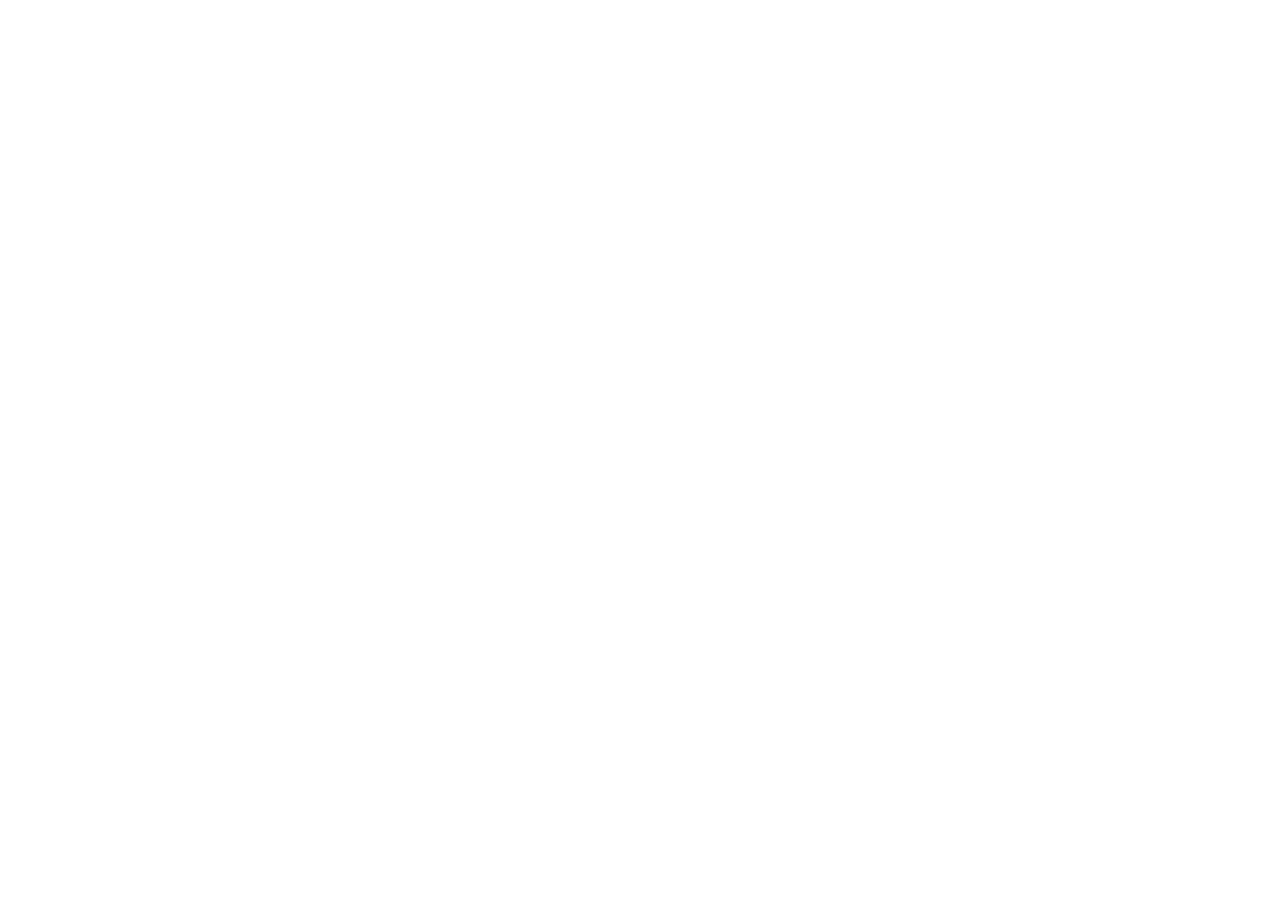
==== index.html @ b8d237c3 "prepare" ====
<!DOCTYPE html>
<html lang="en">
<head>
    <meta charset="UTF-8">
    <meta name="viewport" content="width=device-width, initial-scale=1.0">
    <link href="https://fonts.googleapis.com/css2?family=Open+Sans:wght@300;400;600&family=Roboto:wght@100;300;400&display=swap" rel="stylesheet">
    <link href="https://fonts.googleapis.com/css2?family=Saira+Condensed:wght@200;300;400&display=swap" rel="stylesheet">
    <link rel="stylesheet" href="css/style.css">
    <title>Gabriel Rikson</title>
</head>
<body>
    

</body>
</html>
---- css/style.css ----
*{
	margin:0;
	padding:0;
	box-sizing: border-box;
	font-family: 'Open Sans';
}

html,body{
	height: 100%;
}

/*Classes Auxiliares*/
/* .container{
	max-width: 900px;
	width: 100%;
	margin: 0 auto;
	padding:0 2%;
} */

.w60{
	width: 60%;
	float: left;
}

.w40{
	width: 40%;
	float: left;
}

.w50{
	width: 50%;
	float: left;
}

.w33{
	float: left;
	width: 33.3%;
}
/* FIM das Classes auxiliares */
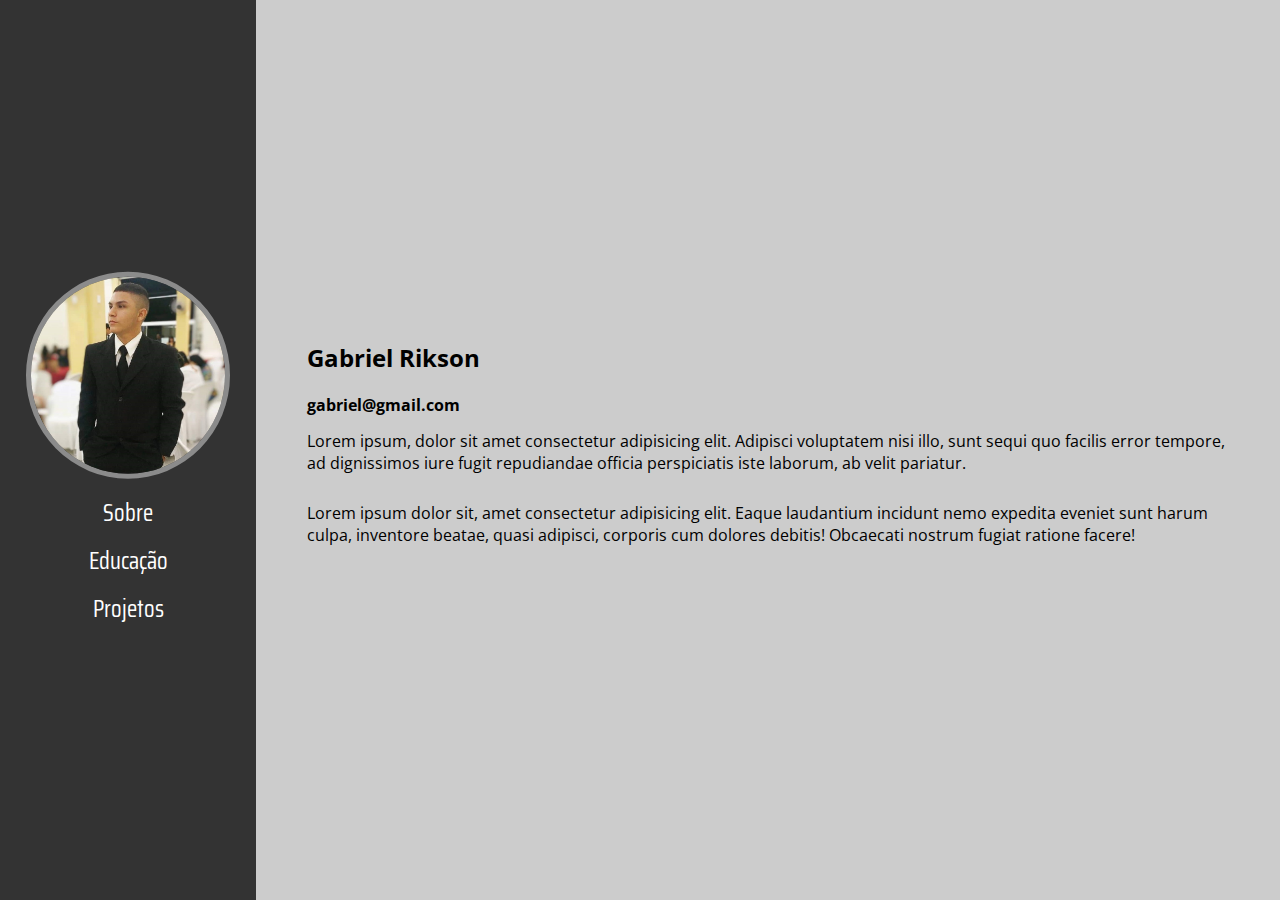
==== commit 423366c7: "update css" ====
--- a/index.html
+++ b/index.html
@@ -9,7 +9,31 @@
     <title>Gabriel Rikson</title>
 </head>
 <body>
-    
+    <div class="parent">
+        <div class="sidebar">
+            <div class="sidebarContent">
+                
+                <div class="imgAvatar">
+                    <img src="images/avatar.jpg" alt="">
+                </div><!--imgAvatar-->
 
+                <div class="menu">
+                    <a href="">Sobre</a>
+                    <a href="">Educação</a>
+                    <a href="">Projetos</a>
+                </div><!--menu-->
+
+            </div><!--sidebarContent-->
+        </div><!--sidebar-->
+
+        <div class="content">
+                <section class="conteudo">
+                    <h2>Gabriel Rikson</h2>
+                    <h4>gabriel@gmail.com</h4>
+                    <p>Lorem ipsum, dolor sit amet consectetur adipisicing elit. Adipisci voluptatem nisi illo, sunt sequi quo facilis error tempore, ad dignissimos iure fugit repudiandae officia perspiciatis iste laborum, ab velit pariatur.</p>
+                    <p>Lorem ipsum dolor sit, amet consectetur adipisicing elit. Eaque laudantium incidunt nemo expedita eveniet sunt harum culpa, inventore beatae, quasi adipisci, corporis cum dolores debitis! Obcaecati nostrum fugiat ratione facere!</p>
+                </section>
+        </div><!--content--> 
+    </div><!--parent-->   
 </body>
 </html>--- a/css/style.css
+++ b/css/style.css
@@ -9,32 +9,66 @@
 	height: 100%;
 }
 
-/*Classes Auxiliares*/
-/* .container{
-	max-width: 900px;
-	width: 100%;
-	margin: 0 auto;
-	padding:0 2%;
-} */
-
-.w60{
-	width: 60%;
-	float: left;
+body{
+	background-color: #ccc;
 }
 
-.w40{
-	width: 40%;
-	float: left;
+.parent{
+	display: flex;
 }
 
-.w50{
-	width: 50%;
-	float: left;
+.sidebar{
+	position: fixed;
+	left: 0;
+	top: 0;
+	height: 100%;
+	width: 20%;
+	background-color: #333;
 }
 
-.w33{
-	float: left;
-	width: 33.3%;
+.sidebarContent{
+	position: relative;
+	left: 50%;
+	top: 50%;
+	transform: translate(-50%,-50%);
 }
-/* FIM das Classes auxiliares */
+.imgAvatar{
+	text-align: center;
+}
+.imgAvatar img{
+	width: 80%;
+	border-radius: 50%;
+	border: 5px solid #8b8b8b;
+}
 
+.menu a{
+	display: block;
+	text-align: center;
+	text-decoration: none;
+	color: white;
+	font-size: 24px;
+	font-family: 'Saira Condensed';
+	padding-top: 10px;
+}
+
+.content{	
+	position: absolute;
+    left: 20%;
+    width: 80%;
+    height: 100%;
+    overflow-y: auto;
+    padding: 0 4%;
+}
+
+section.conteudo{
+	position: relative;
+    top: 50%;
+    transform: translateY(-50%);
+	
+}
+section.conteudo h2{
+	margin-bottom: 20px;
+}
+section.conteudo p{
+	padding: 14px 0;
+}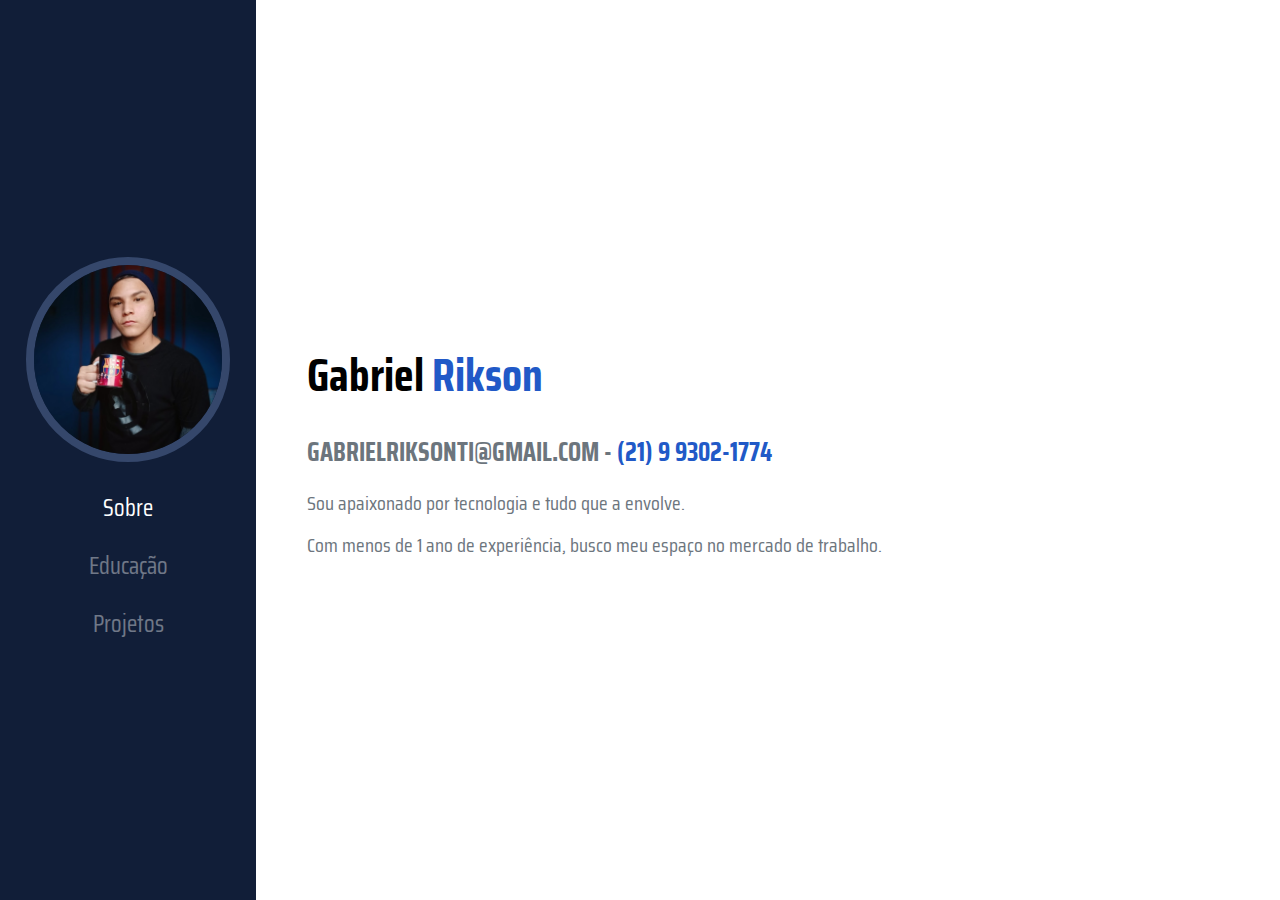
==== commit 047d5c09: "css update" ====
--- a/index.html
+++ b/index.html
@@ -14,11 +14,11 @@
             <div class="sidebarContent">
                 
                 <div class="imgAvatar">
-                    <img src="images/avatar.jpg" alt="">
+                    <img src="images/avatar2.jpg" alt="">
                 </div><!--imgAvatar-->
 
                 <div class="menu">
-                    <a href="">Sobre</a>
+                    <a class="selected" href="">Sobre</a>
                     <a href="">Educação</a>
                     <a href="">Projetos</a>
                 </div><!--menu-->
@@ -28,10 +28,10 @@
 
         <div class="content">
                 <section class="conteudo">
-                    <h2>Gabriel Rikson</h2>
-                    <h4>gabriel@gmail.com</h4>
-                    <p>Lorem ipsum, dolor sit amet consectetur adipisicing elit. Adipisci voluptatem nisi illo, sunt sequi quo facilis error tempore, ad dignissimos iure fugit repudiandae officia perspiciatis iste laborum, ab velit pariatur.</p>
-                    <p>Lorem ipsum dolor sit, amet consectetur adipisicing elit. Eaque laudantium incidunt nemo expedita eveniet sunt harum culpa, inventore beatae, quasi adipisci, corporis cum dolores debitis! Obcaecati nostrum fugiat ratione facere!</p>
+                    <h2>Gabriel <span>Rikson</span></h2>
+                    <h3>GABRIELRIKSONTI@GMAIL.COM - <span>(21) 9 9302-1774</span></h3>
+                    <p>Sou apaixonado por tecnologia e tudo que a envolve.</p>
+                    <p>Com menos de 1 ano de experiência, busco meu espaço no mercado de trabalho.</p>
                 </section>
         </div><!--content--> 
     </div><!--parent-->   
--- a/css/style.css
+++ b/css/style.css
@@ -2,16 +2,12 @@
 	margin:0;
 	padding:0;
 	box-sizing: border-box;
-	font-family: 'Open Sans';
+	font-family: 'Saira Condensed', sans-serif;
 }
 
 html,body{
 	height: 100%;
-}
-
-body{
-	background-color: #ccc;
-}
+}	
 
 .parent{
 	display: flex;
@@ -23,7 +19,7 @@
 	top: 0;
 	height: 100%;
 	width: 20%;
-	background-color: #333;
+	background-color: rgb(17, 30, 56);
 }
 
 .sidebarContent{
@@ -38,17 +34,23 @@
 .imgAvatar img{
 	width: 80%;
 	border-radius: 50%;
-	border: 5px solid #8b8b8b;
+	border: 8px solid rgb(53, 71, 107);
 }
-
+.menu{
+	text-align: center;
+	margin: 20px 0;
+}
+.menu a.selected{
+				opacity: 1;	
+}
 .menu a{
-	display: block;
-	text-align: center;
-	text-decoration: none;
 	color: white;
-	font-size: 24px;
+    opacity: 0.4;
+    font-size: 24px;
+    display: block;
+    margin-bottom: 20px;
+    text-decoration: none;
 	font-family: 'Saira Condensed';
-	padding-top: 10px;
 }
 
 .content{	
@@ -67,8 +69,19 @@
 	
 }
 section.conteudo h2{
+	font-size: 46px;
 	margin-bottom: 20px;
 }
+section.conteudo h3{
+	margin: 15px 0;
+	font-size: 26px;
+	color: #6c757d;
+}
 section.conteudo p{
-	padding: 14px 0;
+	color: #6c757d;
+    font-size: 20px;
+    margin-top: 10px;
+}
+span{
+	color: rgb(33, 89, 199);
 }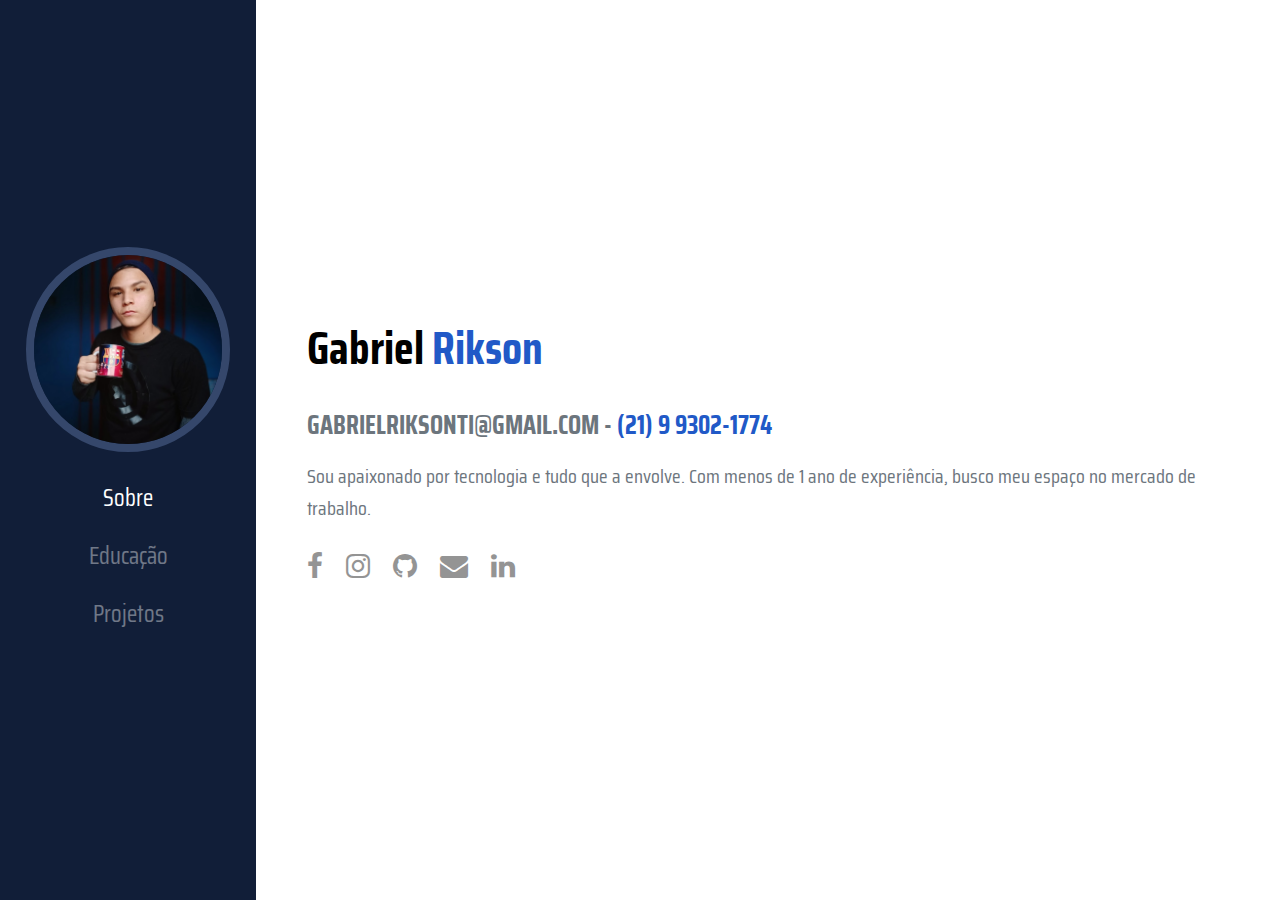
==== commit cb1119e7: "update html" ====
--- a/index.html
+++ b/index.html
@@ -5,6 +5,7 @@
     <meta name="viewport" content="width=device-width, initial-scale=1.0">
     <link href="https://fonts.googleapis.com/css2?family=Open+Sans:wght@300;400;600&family=Roboto:wght@100;300;400&display=swap" rel="stylesheet">
     <link href="https://fonts.googleapis.com/css2?family=Saira+Condensed:wght@200;300;400&display=swap" rel="stylesheet">
+    <link rel="stylesheet" href="css/font-awesome.min.css">
     <link rel="stylesheet" href="css/style.css">
     <title>Gabriel Rikson</title>
 </head>
@@ -22,7 +23,6 @@
                     <a href="">Educação</a>
                     <a href="">Projetos</a>
                 </div><!--menu-->
-
             </div><!--sidebarContent-->
         </div><!--sidebar-->
 
@@ -30,9 +30,18 @@
                 <section class="conteudo">
                     <h2>Gabriel <span>Rikson</span></h2>
                     <h3>GABRIELRIKSONTI@GMAIL.COM - <span>(21) 9 9302-1774</span></h3>
-                    <p>Sou apaixonado por tecnologia e tudo que a envolve.</p>
-                    <p>Com menos de 1 ano de experiência, busco meu espaço no mercado de trabalho.</p>
-                </section>
+                    <p>Sou apaixonado por tecnologia e tudo que a envolve. Com menos de 1 ano de experiência, busco meu espaço no mercado de trabalho.</p>
+
+                    <div class="midia-socials">
+                        <a href=""><i class="fa fa-facebook"></i></a>
+                        <a href=""><i class="fa fa-instagram"></i></a>
+                        <a href=""><i class="fa fa-github"></i></a>
+                        <a href=""><i class="fa fa-envelope"></i></a>
+                        <a href=""><i class="fa fa-linkedin"></i></a>
+                    </div><!--midia-socials-->
+                </section><!--conteudo-->
+
+                
         </div><!--content--> 
     </div><!--parent-->   
 </body>
--- a/css/style.css
+++ b/css/style.css
@@ -8,6 +8,11 @@
 html,body{
 	height: 100%;
 }	
+
+header{
+	width: 100%;
+}
+
 
 .parent{
 	display: flex;
@@ -23,10 +28,9 @@
 }
 
 .sidebarContent{
-	position: relative;
-	left: 50%;
+	position: absolute;
 	top: 50%;
-	transform: translate(-50%,-50%);
+	transform: translateY(-50%);
 }
 .imgAvatar{
 	text-align: center;
@@ -41,7 +45,7 @@
 	margin: 20px 0;
 }
 .menu a.selected{
-				opacity: 1;	
+	opacity: 1;	
 }
 .menu a{
 	color: white;
@@ -52,7 +56,18 @@
     text-decoration: none;
 	font-family: 'Saira Condensed';
 }
-
+.midia-socials{	
+	margin-top: 20px;
+}
+.midia-socials a{
+	color: rgb(148, 148, 148);
+	font-size: 28px;
+	padding-right: 20px;
+}
+.midia-socials a:hover{
+	color: rgb(0, 110, 255);
+	transition: 0.5s;
+}
 .content{	
 	position: absolute;
     left: 20%;
@@ -84,4 +99,8 @@
 }
 span{
 	color: rgb(33, 89, 199);
-}+}
+
+@media screen and (max-width: 768px){
+	
+} 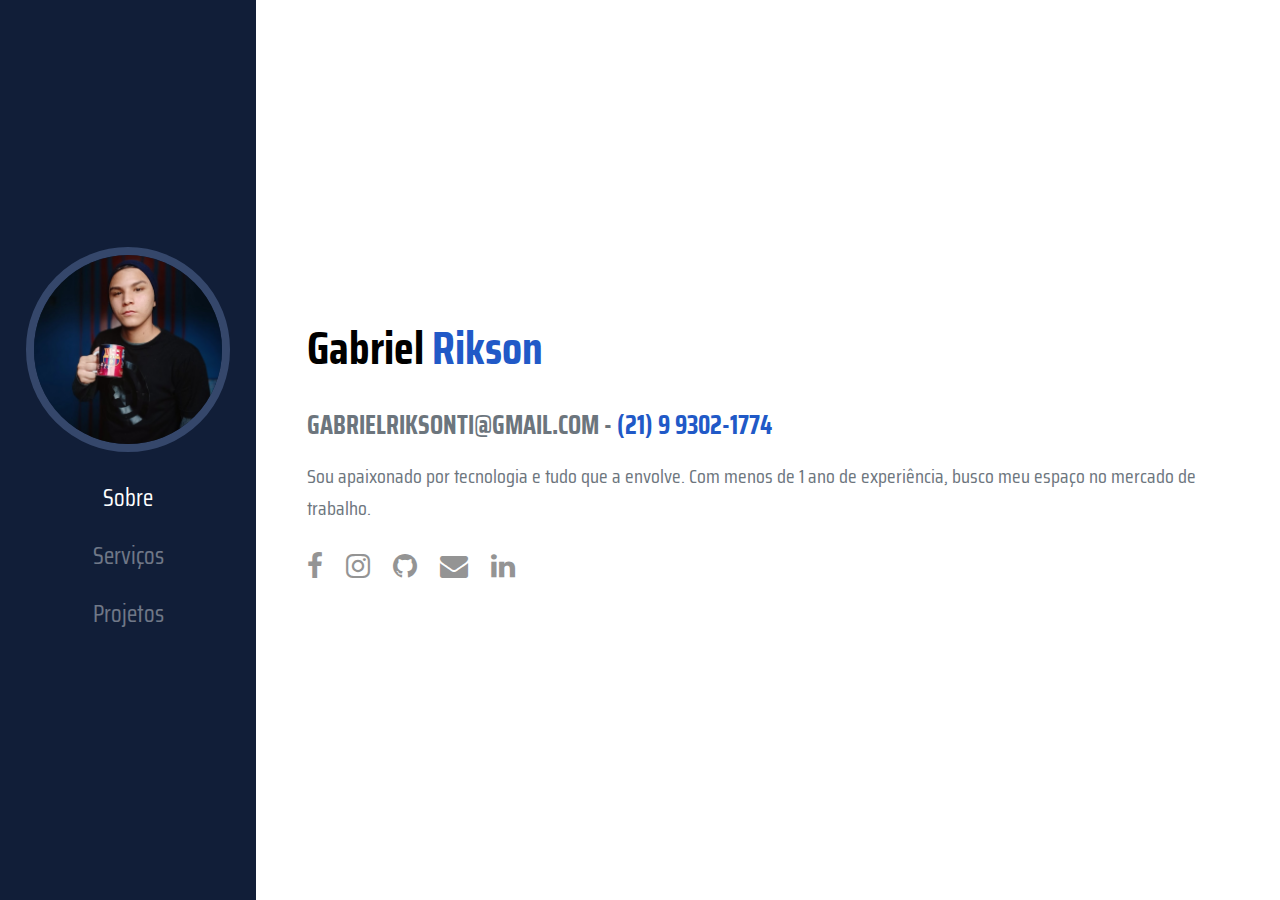
==== commit 2408500b: "update files" ====
--- a/index.html
+++ b/index.html
@@ -19,8 +19,8 @@
                 </div><!--imgAvatar-->
 
                 <div class="menu">
-                    <a class="selected" href="">Sobre</a>
-                    <a href="">Educação</a>
+                    <a class="selected" href="index.html">Sobre</a>
+                    <a href="servicos.html">Serviços</a>
                     <a href="">Projetos</a>
                 </div><!--menu-->
             </div><!--sidebarContent-->
